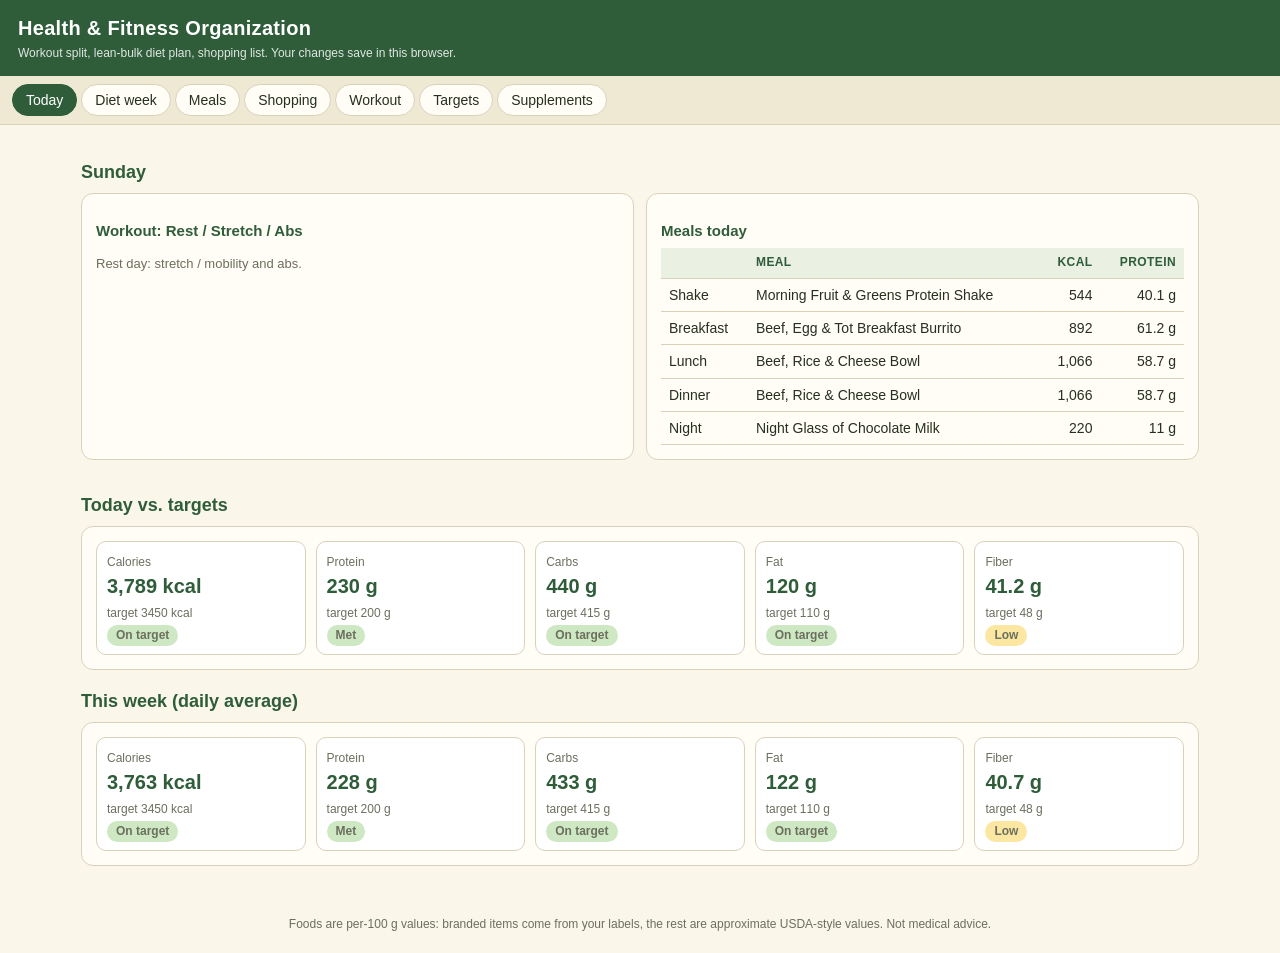
==== fitness-index.html @ 99020363 "Rename index.html to fitness-inRename index.html to fitness-index.htmldex.html" ====
<!DOCTYPE html>
<html lang="en">
<head>
<meta charset="utf-8">
<meta name="viewport" content="width=device-width,initial-scale=1">
<title>Health & Fitness Organization</title>
<link rel="stylesheet" href="style.css">
</head>
<body>
<header>
  <h1>Health &amp; Fitness Organization</h1>
  <p>Workout split, lean-bulk diet plan, shopping list. Your changes save in this browser.</p>
</header>
<nav id="nav"></nav>
<main id="main"></main>
<footer>Foods are per-100 g values: branded items come from your labels, the rest are approximate USDA-style values. Not medical advice.</footer>
<script src="data.js"></script>
<script src="app.js"></script>
</body>
</html>
---- style.css ----
:root{--cream:#faf6ea;--card:#fffdf6;--green:#2f5d3a;--green2:#4c8a5b;--line:#d9d2bb;--ink:#26301f;--mute:#6b6f5e;
--ok:#cfe8c4;--warn:#fbe7a1;--bad:#f4c3a0;--blue:#1d4ed8}
*{box-sizing:border-box}
body{margin:0;background:var(--cream);color:var(--ink);font:15px/1.45 -apple-system,"Segoe UI",Roboto,Helvetica,Arial,sans-serif}
header{background:var(--green);color:#fff;padding:14px 18px}
header h1{margin:0;font-size:20px;letter-spacing:.3px}
header p{margin:2px 0 0;font-size:12px;opacity:.85}
nav{display:flex;gap:4px;flex-wrap:wrap;padding:8px 12px;background:#efe8d2;border-bottom:1px solid var(--line);position:sticky;top:0;z-index:5}
nav button{border:1px solid var(--line);background:var(--card);color:var(--ink);padding:7px 13px;border-radius:999px;cursor:pointer;font-size:14px}
nav button.on{background:var(--green);color:#fff;border-color:var(--green)}
main{max-width:1150px;margin:0 auto;padding:16px}
h2{color:var(--green);margin:18px 0 8px;font-size:18px}
h3{margin:12px 0 6px;font-size:15px;color:var(--green)}
.card{background:var(--card);border:1px solid var(--line);border-radius:12px;padding:14px;margin-bottom:14px}
.grid{display:grid;gap:12px}
.g2{grid-template-columns:repeat(auto-fit,minmax(300px,1fr))}
.g3{grid-template-columns:repeat(auto-fit,minmax(220px,1fr))}
.days{display:grid;gap:10px;grid-template-columns:repeat(auto-fit,minmax(240px,1fr))}
table{border-collapse:collapse;width:100%;font-size:14px}
th,td{border-bottom:1px solid var(--line);padding:6px 8px;text-align:left;vertical-align:middle}
th{background:#eaf0e2;color:var(--green);font-size:12px;text-transform:uppercase;letter-spacing:.4px}
td.n,th.n{text-align:right}
input,select{font:inherit;padding:5px 7px;border:1px solid var(--line);border-radius:7px;background:#fff;color:var(--ink)}
input.edit,td.edit input{color:var(--blue)}
input[type=number]{width:78px}
select{max-width:100%}
.btn{border:1px solid var(--green);background:var(--green);color:#fff;padding:6px 11px;border-radius:8px;cursor:pointer;font-size:13px}
.btn.alt{background:#fff;color:var(--green)}
.btn.sm{padding:3px 8px;font-size:12px}
.badge{display:inline-block;padding:2px 9px;border-radius:999px;font-size:12px;font-weight:600}
.b-ok{background:var(--ok)}.b-warn{background:var(--warn)}.b-bad{background:var(--bad)}.b-na{background:#e6e3d6;color:var(--mute)}
.mute{color:var(--mute);font-size:13px}
.kpi{display:flex;flex-wrap:wrap;gap:10px}
.kpi div{flex:1 1 130px;background:#fff;border:1px solid var(--line);border-radius:10px;padding:8px 10px}
.kpi b{display:block;font-size:20px;color:var(--green)}
.kpi span{font-size:12px;color:var(--mute)}
.slot{display:flex;gap:5px;align-items:center;flex-wrap:wrap;margin:7px 0}
.slot label{width:100%;font-size:11px;color:var(--mute);text-transform:uppercase;margin-bottom:-2px}
.slot select{flex:1;min-width:0;font-size:13px}
.step{display:flex;align-items:center;gap:3px}
.step button{width:24px;height:24px;border:1px solid var(--line);background:#fff;border-radius:6px;cursor:pointer;line-height:1}
.step span{min-width:18px;text-align:center;font-size:13px}
.day{background:#fff;border:1px solid var(--line);border-radius:10px;padding:10px}
.day h4{margin:0 0 4px;color:var(--green)}
.day.sel{outline:2px solid var(--green2)}
.row{display:flex;gap:8px;flex-wrap:wrap;align-items:center}
.bar{height:8px;border-radius:5px;background:#e6e3d6;overflow:hidden;min-width:70px}
.bar i{display:block;height:100%;background:var(--green2)}
.tabs2{display:flex;gap:6px;flex-wrap:wrap;margin:6px 0 10px}
.tabs2 button{border:1px solid var(--line);background:#fff;border-radius:8px;padding:5px 10px;cursor:pointer}
.tabs2 button.on{background:var(--green2);color:#fff;border-color:var(--green2)}
.scroll{overflow-x:auto}
footer{text-align:center;color:var(--mute);font-size:12px;padding:20px}
@media(max-width:600px){main{padding:10px}th,td{padding:5px 5px}}
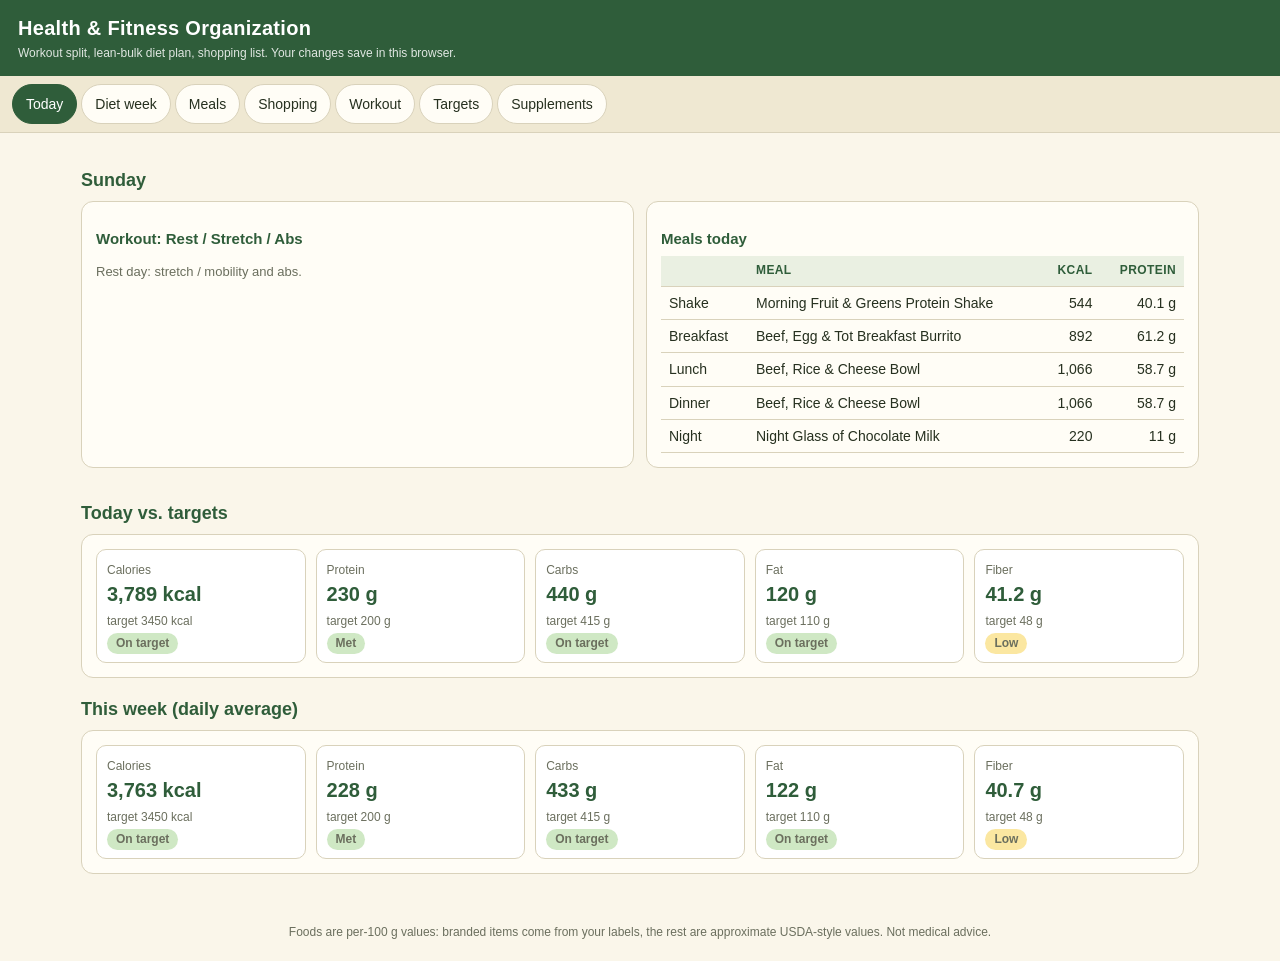
==== commit c7c8e491: "Add supplements.js script to fitness-index.html" ====
--- a/fitness-index.html
+++ b/fitness-index.html
@@ -15,6 +15,7 @@
 <main id="main"></main>
 <footer>Foods are per-100 g values: branded items come from your labels, the rest are approximate USDA-style values. Not medical advice.</footer>
 <script src="data.js"></script>
+<script src="supplements.js"></script>
 <script src="app.js"></script>
 </body>
 </html>
--- a/style.css
+++ b/style.css
@@ -52,3 +52,31 @@
 .scroll{overflow-x:auto}
 footer{text-align:center;color:var(--mute);font-size:12px;padding:20px}
 @media(max-width:600px){main{padding:10px}th,td{padding:5px 5px}}
+
+/* phone-first + shopping list */
+html{-webkit-text-size-adjust:100%}
+nav{flex-wrap:nowrap;overflow-x:auto;-webkit-overflow-scrolling:touch;scrollbar-width:none}
+nav::-webkit-scrollbar{display:none}
+nav button{flex:0 0 auto;min-height:40px}
+.btn{min-height:36px}
+.shoplist{display:flex;flex-direction:column;gap:8px;margin-bottom:12px}
+.shop{display:flex;align-items:center;gap:10px;background:var(--card);border:1px solid var(--line);border-radius:12px;padding:10px 10px 10px 14px}
+.shop .si{flex:1;min-width:0}
+.shop .sn{font-weight:600;font-size:16px}
+.shop .sq{font-weight:700;color:var(--green);text-align:right;font-size:15px;max-width:34%}
+.shop input{width:84px;padding:4px 6px}
+.shop.got{opacity:.5;background:#eef0e6}
+.shop.got .sn{text-decoration:line-through}
+.bubble{flex:0 0 auto;width:46px;height:46px;border-radius:50%;border:2px solid var(--green2);background:#fff;color:#fff;font-size:22px;line-height:1;cursor:pointer;padding:0;-webkit-tap-highlight-color:transparent}
+.bubble.on{background:var(--green);border-color:var(--green)}
+.shopbar{position:sticky;top:57px;z-index:4;padding:10px 14px}
+@media(max-width:600px){
+input,select,textarea{font-size:16px}
+header{padding:12px 14px}
+h2{font-size:20px}
+.step button{width:36px;height:36px;font-size:18px}
+.step span{min-width:24px;font-size:15px}
+.btn.sm{padding:7px 11px;font-size:13px}
+.tabs2 button{padding:8px 11px}
+.kpi div{flex:1 1 44%}
+}
